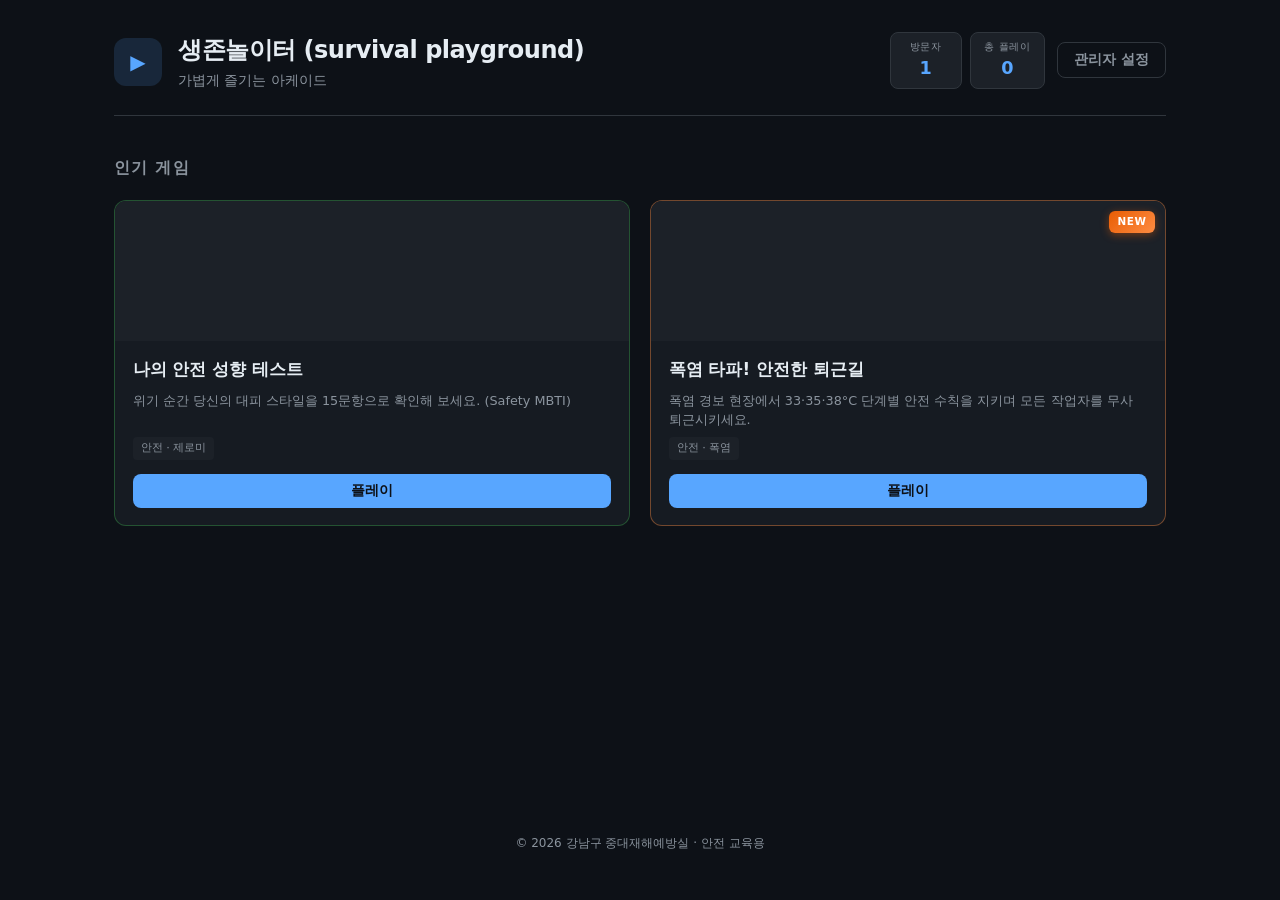
==== index.html @ bd779e48 "폭염 타파 게임 카드를 기존 게임 옆 2열 카드로 표시" ====
<!DOCTYPE html>
<html lang="ko">
<head>
  <meta charset="UTF-8">
  <meta name="viewport" content="width=device-width, initial-scale=1.0">
  <title>생존놀이터 (survival playground)</title>
  <link rel="stylesheet" href="styles.css">
</head>
<body>
  <div class="portal">
    <header class="portal-header">
      <div class="portal-brand">
        <span class="portal-logo" aria-hidden="true">▶</span>
        <div>
          <h1 class="portal-title">생존놀이터 (survival playground)</h1>
          <p class="portal-subtitle">가볍게 즐기는 아케이드</p>
        </div>
      </div>
      <div class="portal-header-actions">
        <div class="portal-stats" id="portalStats" hidden>
          <div class="stat-pill" id="visitorStat" hidden>
            <span class="stat-label">방문자</span>
            <span class="stat-value" id="visitorCount">0</span>
          </div>
          <div class="stat-pill" id="playStat" hidden>
            <span class="stat-label">총 플레이</span>
            <span class="stat-value" id="totalPlayCount">0</span>
          </div>
        </div>
        <button type="button" class="btn btn-ghost" id="adminOpenBtn" aria-haspopup="dialog">
          관리자 설정
        </button>
      </div>
    </header>

    <main class="portal-main">
      <section class="game-section" aria-labelledby="gameSectionTitle">
        <h2 id="gameSectionTitle" class="section-title">인기 게임</h2>
        <div class="game-grid" id="gameGrid">
          <article
            class="game-card game-card-featured"
            data-game-id="safetyzeromi"
            data-game-url="https://jdjhzero-design.github.io/safetyzeromi/"
          >
            <div class="game-card-thumb game-thumb-safetyzeromi" aria-hidden="true"></div>
            <div class="game-card-body">
              <h3 class="game-card-title">나의 안전 성향 테스트</h3>
              <p class="game-card-desc">
                위기 순간 당신의 대피 스타일을 15문항으로 확인해 보세요. (Safety MBTI)
              </p>
              <div class="game-card-meta">
                <span class="game-tag">안전 · 제로미</span>
                <span class="game-play-count" data-play-display hidden>
                  플레이 <strong>0</strong>회
                </span>
              </div>
              <button type="button" class="btn btn-primary game-play-btn">플레이</button>
            </div>
          </article>

          <article
            class="game-card game-card-safehome"
            data-game-id="safehome"
            data-game-url="games/safehome/"
          >
            <div class="game-card-thumb game-thumb-safehome" aria-hidden="true">
              <span class="game-badge-new">NEW</span>
            </div>
            <div class="game-card-body">
              <h3 class="game-card-title">폭염 타파! 안전한 퇴근길</h3>
              <p class="game-card-desc">
                폭염 경보 현장에서 33·35·38°C 단계별 안전 수칙을 지키며 모든 작업자를 무사 퇴근시키세요.
              </p>
              <div class="game-card-meta">
                <span class="game-tag">안전 · 폭염</span>
                <span class="game-play-count" data-play-display hidden>
                  플레이 <strong>0</strong>회
                </span>
              </div>
              <button type="button" class="btn btn-primary game-play-btn">플레이</button>
            </div>
          </article>
        </div>
      </section>
    </main>

    <footer class="portal-footer">
      <p>© 2026 강남구 중대재해예방실 · 안전 교육용</p>
    </footer>
  </div>

  <div class="modal-backdrop" id="adminModal" hidden>
    <div class="modal" role="dialog" aria-modal="true" aria-labelledby="adminModalTitle">
      <header class="modal-header">
        <h2 id="adminModalTitle" class="modal-title">관리자 설정</h2>
        <button type="button" class="btn btn-icon modal-close" id="adminCloseBtn" aria-label="닫기">×</button>
      </header>
      <div class="modal-body">
        <p class="modal-desc">메인 화면에 표시할 통계를 선택하세요. 토글을 켤 때만 수치가 보입니다.</p>
        <ul class="settings-list">
          <li class="setting-row">
            <div class="setting-info">
              <span class="setting-label">방문자 수 표시</span>
              <span class="setting-hint">접속할 때마다 누적된 방문 횟수</span>
            </div>
            <label class="toggle">
              <input type="checkbox" id="toggleVisitor" />
              <span class="toggle-track" aria-hidden="true"></span>
            </label>
          </li>
          <li class="setting-row">
            <div class="setting-info">
              <span class="setting-label">플레이 횟수 표시</span>
              <span class="setting-hint">게임별·전체 플레이 누적 횟수</span>
            </div>
            <label class="toggle">
              <input type="checkbox" id="togglePlayCount" />
              <span class="toggle-track" aria-hidden="true"></span>
            </label>
          </li>
        </ul>
      </div>
      <footer class="modal-footer">
        <button type="button" class="btn btn-primary" id="adminSaveBtn">저장</button>
      </footer>
    </div>
  </div>

  <script src="app.js"></script>
</body>
</html>
---- styles.css ----
:root {
  --bg-deep: #0d1117;
  --bg-surface: #161b22;
  --bg-elevated: #1c2128;
  --border: #30363d;
  --text-primary: #e6edf3;
  --text-secondary: #8b949e;
  --accent: #58a6ff;
  --accent-hover: #79b8ff;
  --accent-muted: rgba(88, 166, 255, 0.15);
  --success: #3fb950;
  --radius: 12px;
  --shadow: 0 8px 24px rgba(0, 0, 0, 0.4);
  --font: "Segoe UI", "Malgun Gothic", system-ui, sans-serif;
}

*,
*::before,
*::after {
  box-sizing: border-box;
  margin: 0;
  padding: 0;
}

body {
  font-family: var(--font);
  background: var(--bg-deep);
  color: var(--text-primary);
  min-height: 100vh;
  line-height: 1.5;
}

.portal {
  max-width: 1100px;
  margin: 0 auto;
  padding: 2rem 1.5rem 3rem;
  min-height: 100vh;
  display: flex;
  flex-direction: column;
}

.portal-header {
  display: flex;
  flex-wrap: wrap;
  align-items: flex-start;
  justify-content: space-between;
  gap: 1.25rem;
  margin-bottom: 2.5rem;
  padding-bottom: 1.5rem;
  border-bottom: 1px solid var(--border);
}

.portal-brand {
  display: flex;
  align-items: center;
  gap: 1rem;
}

.portal-logo {
  display: flex;
  align-items: center;
  justify-content: center;
  width: 48px;
  height: 48px;
  background: var(--accent-muted);
  color: var(--accent);
  border-radius: var(--radius);
  font-size: 1.25rem;
}

.portal-title {
  font-size: 1.5rem;
  font-weight: 700;
  letter-spacing: -0.02em;
}

.portal-subtitle {
  font-size: 0.875rem;
  color: var(--text-secondary);
  margin-top: 0.15rem;
}

.portal-header-actions {
  display: flex;
  flex-wrap: wrap;
  align-items: center;
  gap: 0.75rem;
}

.portal-stats {
  display: flex;
  gap: 0.5rem;
}

.stat-pill {
  display: flex;
  flex-direction: column;
  align-items: center;
  padding: 0.4rem 0.85rem;
  background: var(--bg-elevated);
  border: 1px solid var(--border);
  border-radius: 8px;
  min-width: 72px;
}

.stat-label {
  font-size: 0.65rem;
  text-transform: uppercase;
  letter-spacing: 0.06em;
  color: var(--text-secondary);
}

.stat-value {
  font-size: 1.1rem;
  font-weight: 700;
  color: var(--accent);
}

.btn {
  font-family: inherit;
  font-size: 0.875rem;
  font-weight: 600;
  border: none;
  border-radius: 8px;
  cursor: pointer;
  padding: 0.5rem 1rem;
  transition: background 0.15s, color 0.15s, border-color 0.15s;
}

.btn-ghost {
  background: transparent;
  color: var(--text-secondary);
  border: 1px solid var(--border);
}

.btn-ghost:hover {
  color: var(--text-primary);
  border-color: var(--text-secondary);
  background: var(--bg-elevated);
}

.btn-primary {
  background: var(--accent);
  color: #0d1117;
}

.btn-primary:hover {
  background: var(--accent-hover);
}

.btn-icon {
  width: 36px;
  height: 36px;
  padding: 0;
  font-size: 1.5rem;
  line-height: 1;
  background: transparent;
  color: var(--text-secondary);
  border: none;
}

.btn-icon:hover {
  color: var(--text-primary);
}

.section-title {
  font-size: 1rem;
  font-weight: 600;
  color: var(--text-secondary);
  margin-bottom: 1.25rem;
  text-transform: uppercase;
  letter-spacing: 0.08em;
}

.game-grid {
  display: grid;
  grid-template-columns: 1fr;
  gap: 1.25rem;
}

@media (min-width: 640px) {
  .game-grid {
    grid-template-columns: repeat(2, 1fr);
  }
}

.game-card {
  background: var(--bg-surface);
  border: 1px solid var(--border);
  border-radius: var(--radius);
  overflow: hidden;
  display: flex;
  flex-direction: column;
  transition: border-color 0.15s, transform 0.15s, box-shadow 0.15s;
}

.game-card:hover {
  border-color: var(--accent);
  transform: translateY(-2px);
  box-shadow: var(--shadow);
}

.game-card-thumb {
  position: relative;
  height: 140px;
  background: var(--bg-elevated);
}

.game-badge-new {
  position: absolute;
  top: 0.6rem;
  right: 0.6rem;
  padding: 0.2rem 0.55rem;
  font-size: 0.65rem;
  font-weight: 800;
  letter-spacing: 0.06em;
  color: #fff;
  background: linear-gradient(135deg, #e85d04, #ff8c42);
  border-radius: 6px;
  box-shadow: 0 2px 8px rgba(232, 93, 4, 0.45);
}

.game-thumb-safetyzeromi {
  background-image: url("https://jdjhzero-design.github.io/safetyzeromi/watermarked_img_693823784582033683.png.png");
  background-size: cover;
  background-position: center;
}

.game-thumb-safehome {
  background-image: url("games/safehome/assets/character-main.png");
  background-size: cover;
  background-position: center top;
}

.game-card-featured {
  border-color: rgba(63, 185, 80, 0.35);
}

.game-card-featured:hover {
  border-color: var(--success);
}

.game-card-safehome {
  border-color: rgba(255, 140, 66, 0.4);
}

.game-card-safehome:hover {
  border-color: #ff8c42;
  box-shadow: 0 8px 24px rgba(255, 140, 66, 0.2);
}

.game-card-body {
  padding: 1rem 1.1rem 1.1rem;
  display: flex;
  flex-direction: column;
  flex: 1;
  gap: 0.5rem;
}

.game-card-title {
  font-size: 1.05rem;
  font-weight: 700;
}

.game-card-desc {
  font-size: 0.8rem;
  color: var(--text-secondary);
  flex: 1;
}

.game-card-meta {
  display: flex;
  align-items: center;
  justify-content: space-between;
  gap: 0.5rem;
  flex-wrap: wrap;
}

.game-tag {
  font-size: 0.7rem;
  padding: 0.2rem 0.5rem;
  background: var(--bg-elevated);
  border-radius: 4px;
  color: var(--text-secondary);
}

.game-play-count {
  font-size: 0.75rem;
  color: var(--text-secondary);
}

.game-play-count strong {
  color: var(--success);
  font-weight: 700;
}

.game-play-btn {
  width: 100%;
  margin-top: 0.35rem;
}

.portal-footer {
  margin-top: auto;
  padding-top: 2rem;
  text-align: center;
  font-size: 0.75rem;
  color: var(--text-secondary);
}

/* Modal */
.modal-backdrop {
  position: fixed;
  inset: 0;
  background: rgba(0, 0, 0, 0.65);
  display: flex;
  align-items: center;
  justify-content: center;
  padding: 1rem;
  z-index: 100;
}

.modal-backdrop[hidden] {
  display: none;
}

.modal {
  width: 100%;
  max-width: 420px;
  background: var(--bg-surface);
  border: 1px solid var(--border);
  border-radius: var(--radius);
  box-shadow: var(--shadow);
}

.modal-header {
  display: flex;
  align-items: center;
  justify-content: space-between;
  padding: 1.1rem 1.25rem;
  border-bottom: 1px solid var(--border);
}

.modal-title {
  font-size: 1.1rem;
  font-weight: 700;
}

.modal-body {
  padding: 1.25rem;
}

.modal-desc {
  font-size: 0.85rem;
  color: var(--text-secondary);
  margin-bottom: 1.25rem;
}

.modal-footer {
  padding: 0 1.25rem 1.25rem;
  display: flex;
  justify-content: flex-end;
}

.settings-list {
  list-style: none;
  display: flex;
  flex-direction: column;
  gap: 0.75rem;
}

.setting-row {
  display: flex;
  align-items: center;
  justify-content: space-between;
  gap: 1rem;
  padding: 0.85rem 1rem;
  background: var(--bg-elevated);
  border: 1px solid var(--border);
  border-radius: 8px;
}

.setting-info {
  display: flex;
  flex-direction: column;
  gap: 0.15rem;
}

.setting-label {
  font-size: 0.9rem;
  font-weight: 600;
}

.setting-hint {
  font-size: 0.75rem;
  color: var(--text-secondary);
}

/* Toggle switch */
.toggle {
  position: relative;
  display: inline-block;
  width: 44px;
  height: 24px;
  flex-shrink: 0;
  cursor: pointer;
}

.toggle input {
  opacity: 0;
  width: 0;
  height: 0;
  position: absolute;
}

.toggle-track {
  position: absolute;
  inset: 0;
  background: var(--border);
  border-radius: 24px;
  transition: background 0.2s;
}

.toggle-track::after {
  content: "";
  position: absolute;
  width: 18px;
  height: 18px;
  left: 3px;
  top: 3px;
  background: var(--text-primary);
  border-radius: 50%;
  transition: transform 0.2s;
}

.toggle input:checked + .toggle-track {
  background: var(--accent);
}

.toggle input:checked + .toggle-track::after {
  transform: translateX(20px);
}

.toggle input:focus-visible + .toggle-track {
  outline: 2px solid var(--accent);
  outline-offset: 2px;
}

@media (max-width: 600px) {
  .portal-header {
    flex-direction: column;
  }

  .portal-header-actions {
    width: 100%;
    justify-content: space-between;
  }
}
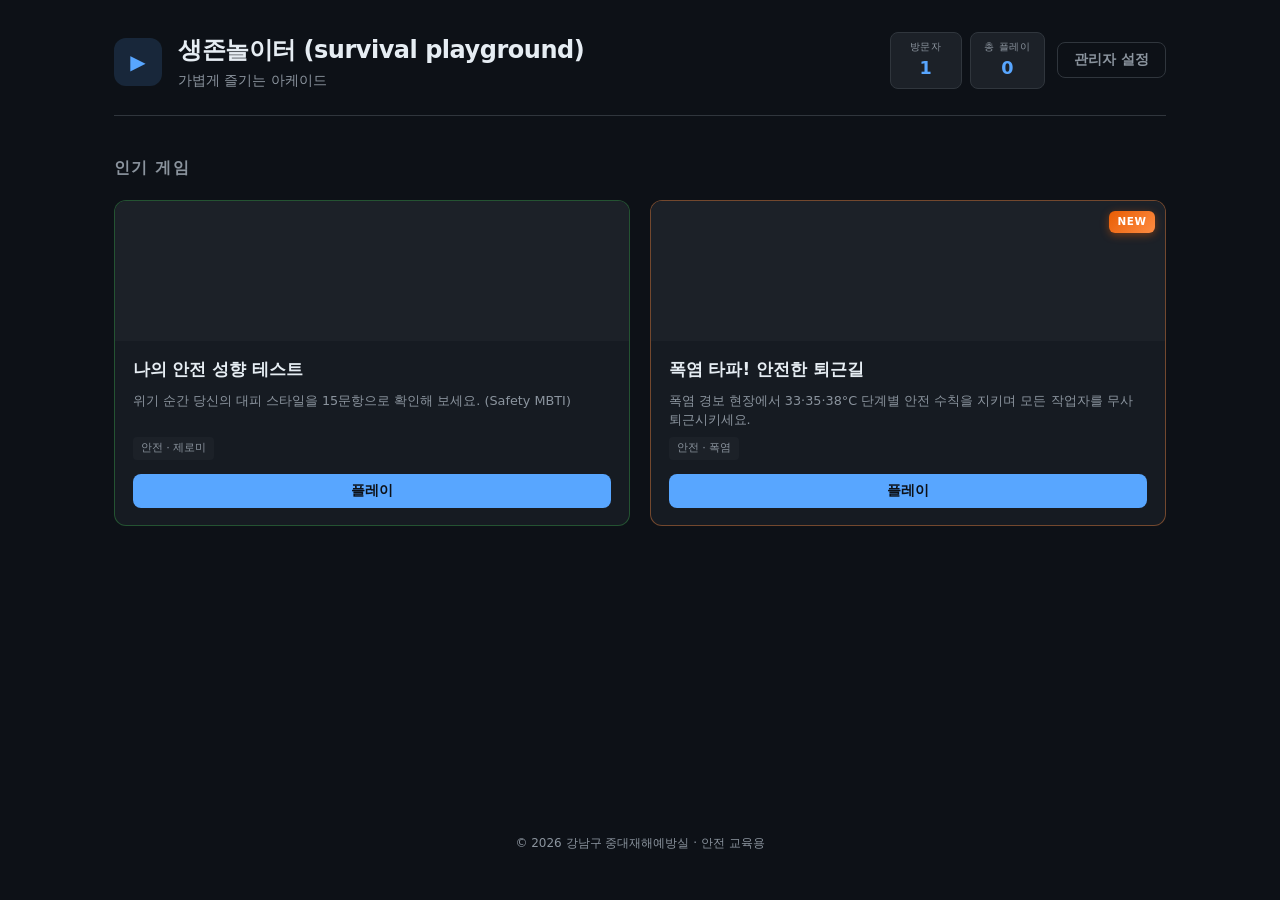
==== commit 79107688: "폭염 타파 게임 CSS/JS 경로 수정 (base 태그, index.html 링크)" ====
--- a/index.html
+++ b/index.html
@@ -61,7 +61,7 @@
           <article
             class="game-card game-card-safehome"
             data-game-id="safehome"
-            data-game-url="games/safehome/"
+            data-game-url="games/safehome/index.html"
           >
             <div class="game-card-thumb game-thumb-safehome" aria-hidden="true">
               <span class="game-badge-new">NEW</span>
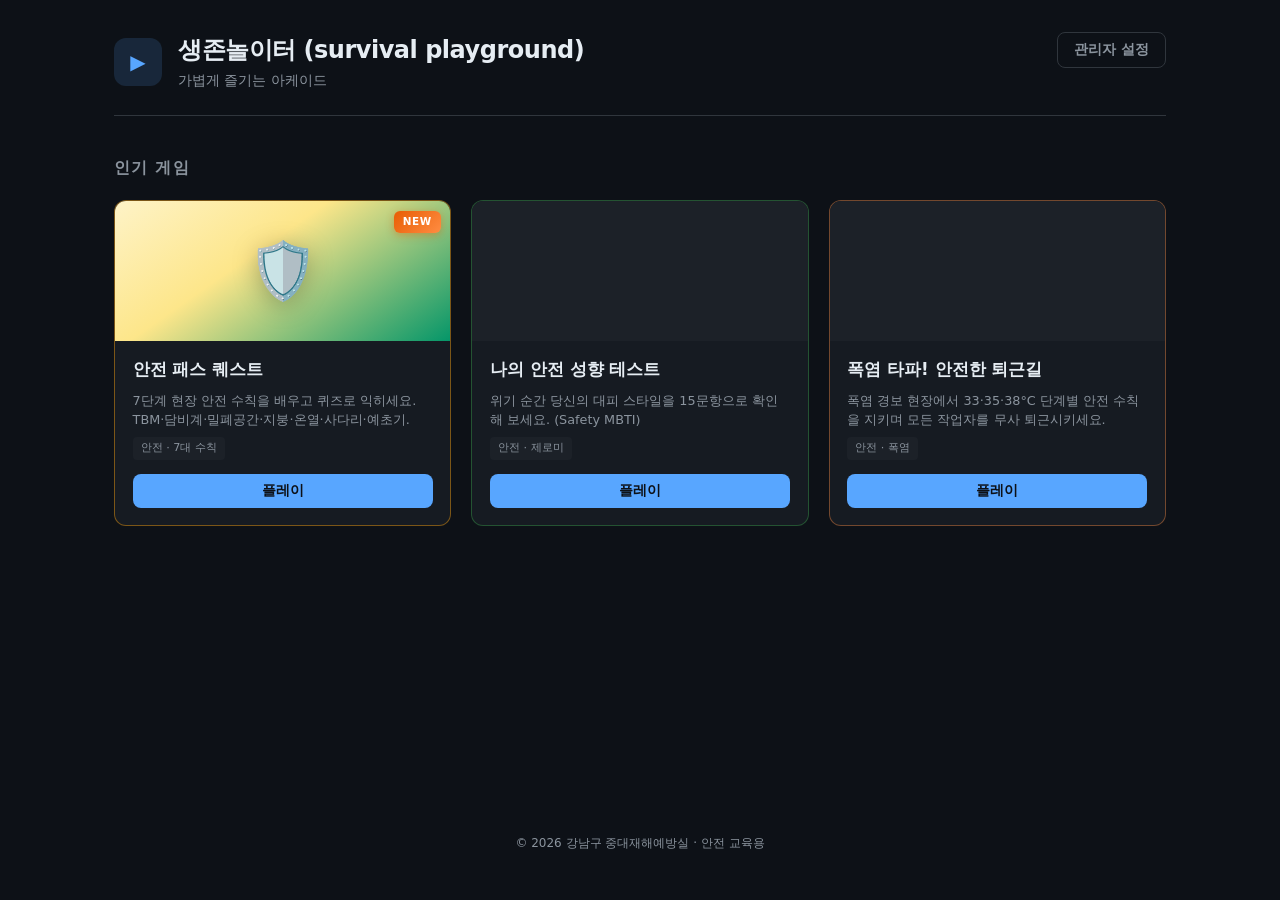
==== commit d799bd2d: "Add safetyrules7 game card and host game under games/safetyrules7" ====
--- a/index.html
+++ b/index.html
@@ -38,6 +38,29 @@
         <h2 id="gameSectionTitle" class="section-title">인기 게임</h2>
         <div class="game-grid" id="gameGrid">
           <article
+            class="game-card game-card-safetyrules7"
+            data-game-id="safetyrules7"
+            data-game-url="games/safetyrules7/index.html"
+          >
+            <div class="game-card-thumb game-thumb-safetyrules7" aria-hidden="true">
+              <span class="game-badge-new">NEW</span>
+            </div>
+            <div class="game-card-body">
+              <h3 class="game-card-title">안전 패스 퀘스트</h3>
+              <p class="game-card-desc">
+                7단계 현장 안전 수칙을 배우고 퀴즈로 익히세요. TBM·담비계·밀폐공간·지붕·온열·사다리·예초기.
+              </p>
+              <div class="game-card-meta">
+                <span class="game-tag">안전 · 7대 수칙</span>
+                <span class="game-play-count" data-play-display hidden>
+                  플레이 <strong>0</strong>회
+                </span>
+              </div>
+              <button type="button" class="btn btn-primary game-play-btn">플레이</button>
+            </div>
+          </article>
+
+          <article
             class="game-card game-card-featured"
             data-game-id="safetyzeromi"
             data-game-url="https://jdjhzero-design.github.io/safetyzeromi/"
@@ -63,9 +86,7 @@
             data-game-id="safehome"
             data-game-url="games/safehome/index.html"
           >
-            <div class="game-card-thumb game-thumb-safehome" aria-hidden="true">
-              <span class="game-badge-new">NEW</span>
-            </div>
+            <div class="game-card-thumb game-thumb-safehome" aria-hidden="true"></div>
             <div class="game-card-body">
               <h3 class="game-card-title">폭염 타파! 안전한 퇴근길</h3>
               <p class="game-card-desc">
--- a/styles.css
+++ b/styles.css
@@ -87,9 +87,15 @@
   gap: 0.75rem;
 }
 
-.portal-stats {
+.portal-stats:not([hidden]) {
   display: flex;
   gap: 0.5rem;
+}
+
+.portal-stats[hidden],
+.stat-pill[hidden],
+.game-play-count[hidden] {
+  display: none !important;
 }
 
 .stat-pill {
@@ -181,6 +187,12 @@
 @media (min-width: 640px) {
   .game-grid {
     grid-template-columns: repeat(2, 1fr);
+  }
+}
+
+@media (min-width: 960px) {
+  .game-grid {
+    grid-template-columns: repeat(3, 1fr);
   }
 }
 
@@ -249,6 +261,28 @@
   box-shadow: 0 8px 24px rgba(255, 140, 66, 0.2);
 }
 
+.game-thumb-safetyrules7 {
+  background: linear-gradient(145deg, #fef3c7 0%, #fde68a 40%, #059669 100%);
+  display: flex;
+  align-items: center;
+  justify-content: center;
+}
+
+.game-thumb-safetyrules7::before {
+  content: "🛡️";
+  font-size: 3.5rem;
+  filter: drop-shadow(0 4px 12px rgba(0, 0, 0, 0.25));
+}
+
+.game-card-safetyrules7 {
+  border-color: rgba(245, 158, 11, 0.45);
+}
+
+.game-card-safetyrules7:hover {
+  border-color: #f59e0b;
+  box-shadow: 0 8px 24px rgba(245, 158, 11, 0.25);
+}
+
 .game-card-body {
   padding: 1rem 1.1rem 1.1rem;
   display: flex;
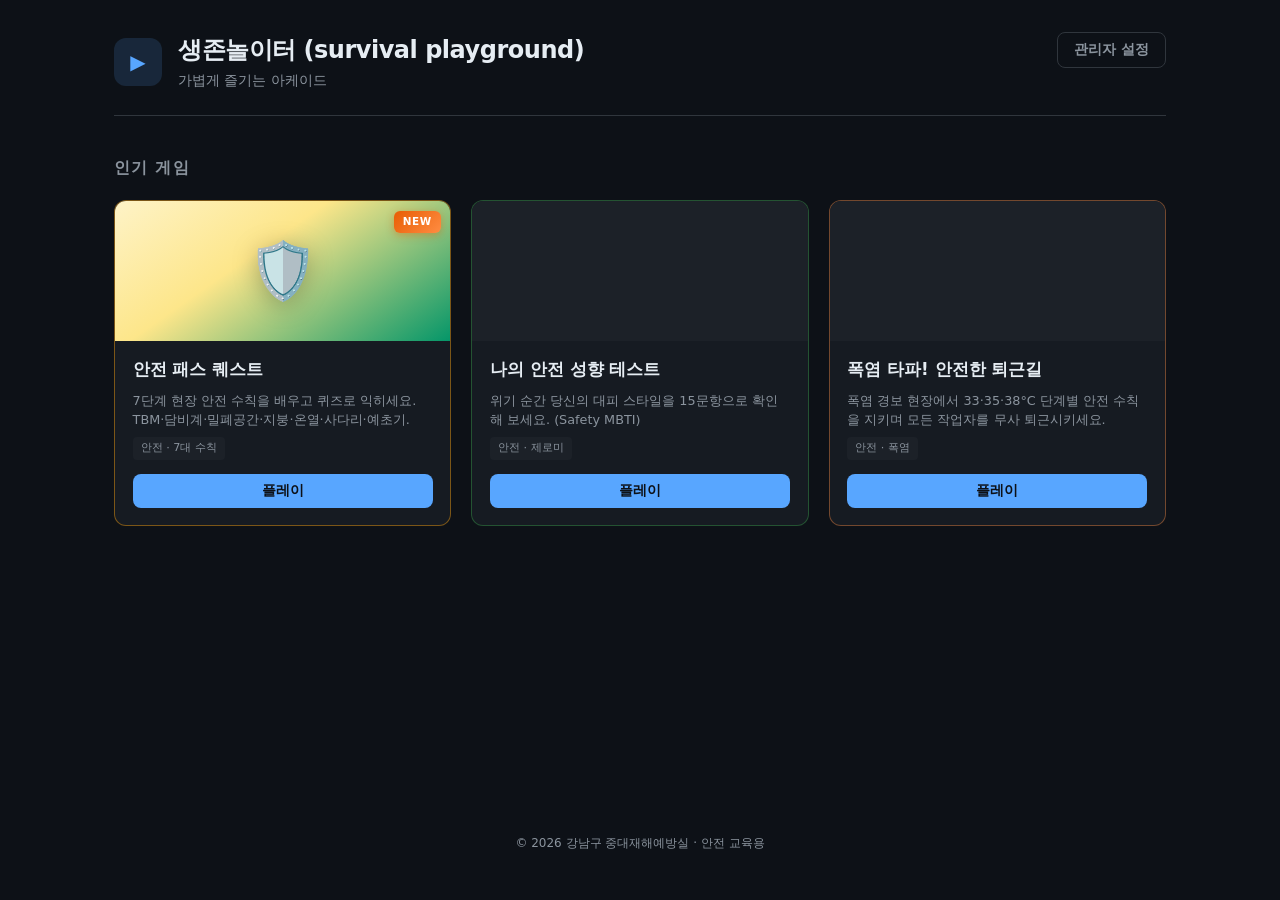
==== commit 776d8273: "Trigger Vercel redeploy with safetyrules7 portal card" ====
--- a/index.html
+++ b/index.html
@@ -107,6 +107,7 @@
 
     <footer class="portal-footer">
       <p>© 2026 강남구 중대재해예방실 · 안전 교육용</p>
+      <!-- deploy: 2026-05-29 safetyrules7 -->
     </footer>
   </div>
 
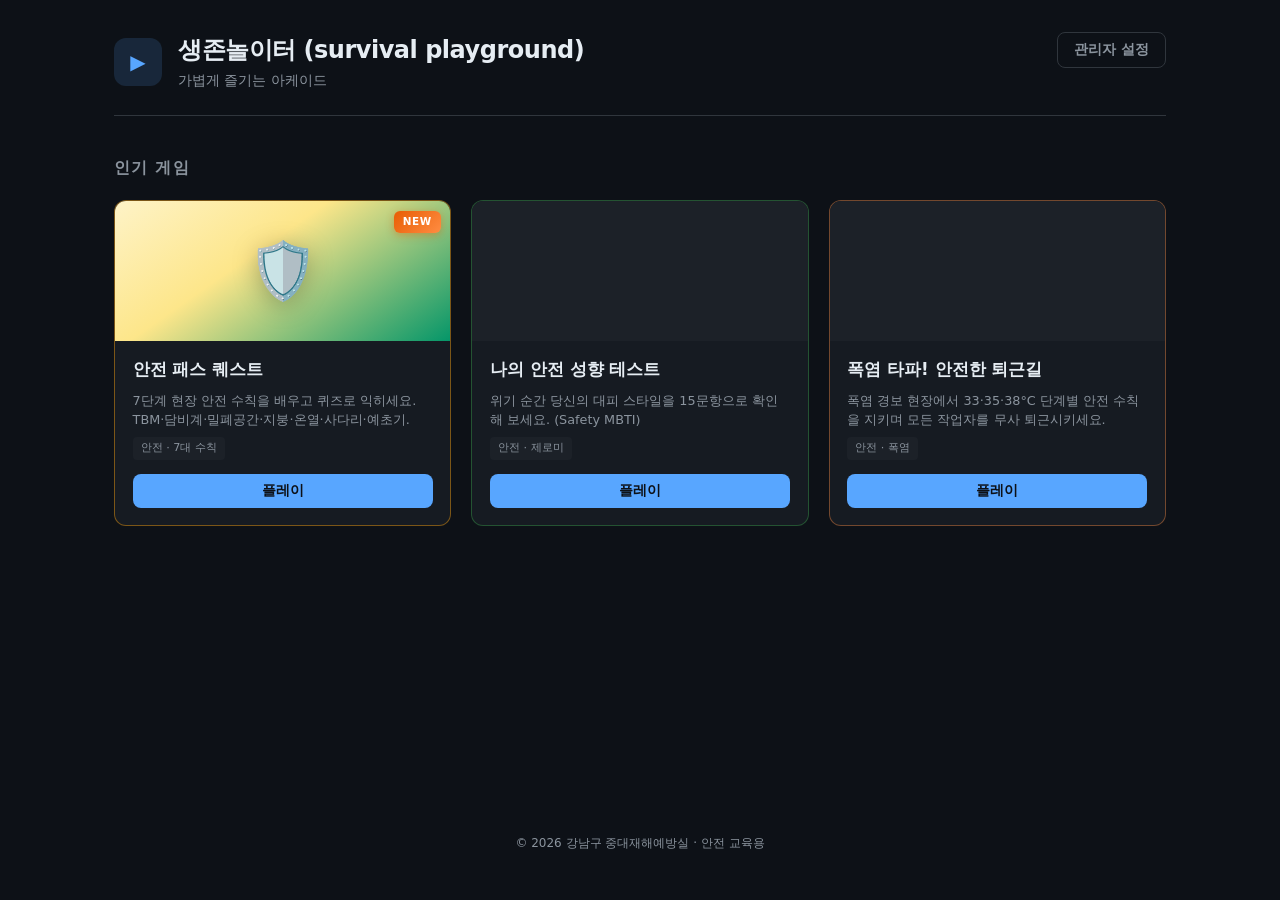
==== commit 51d6c842: "Fix safetyrules7 script paths for Vercel subdirectory hosting" ====
--- a/index.html
+++ b/index.html
@@ -40,7 +40,7 @@
           <article
             class="game-card game-card-safetyrules7"
             data-game-id="safetyrules7"
-            data-game-url="games/safetyrules7/index.html"
+            data-game-url="games/safetyrules7/"
           >
             <div class="game-card-thumb game-thumb-safetyrules7" aria-hidden="true">
               <span class="game-badge-new">NEW</span>
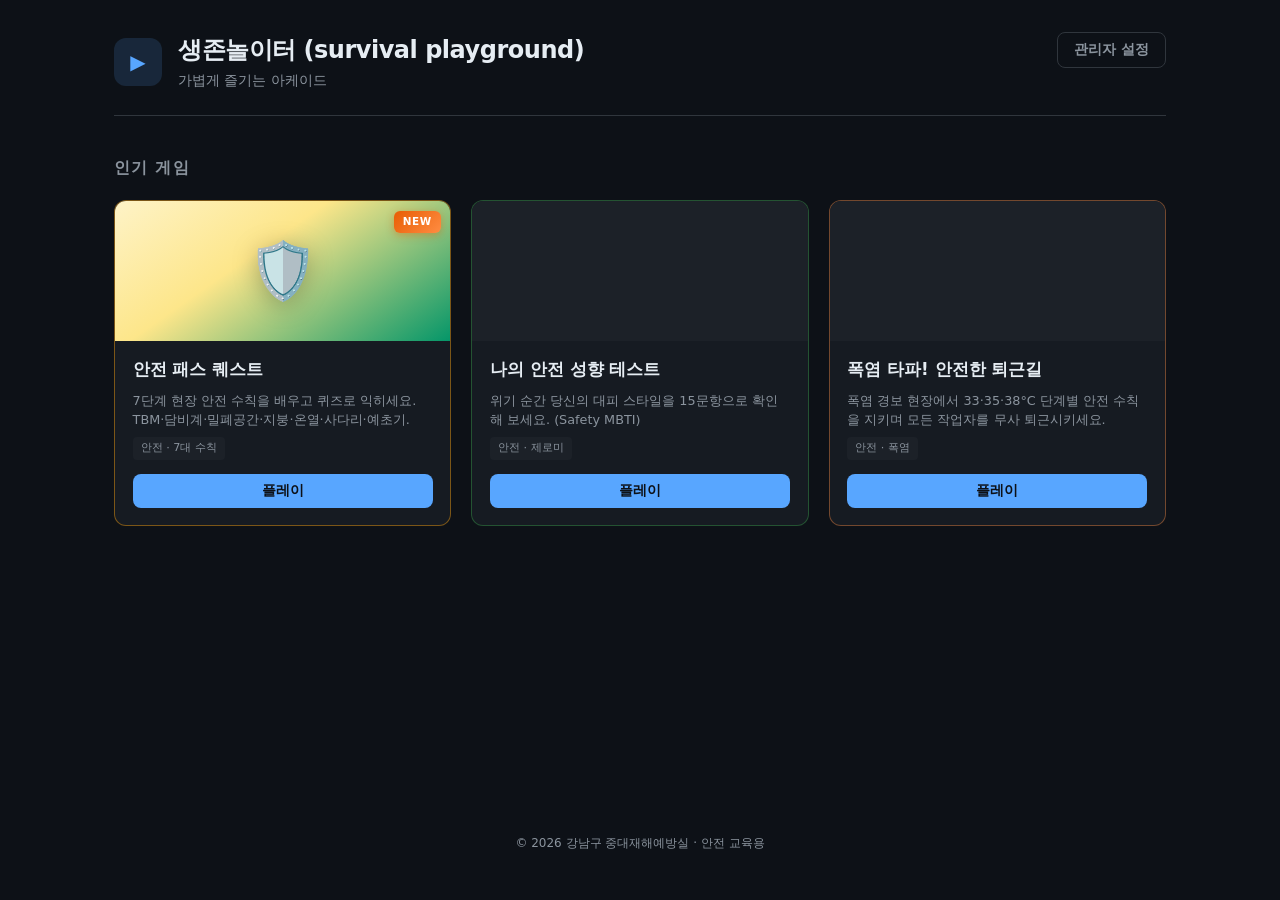
==== commit bb3669c5: "Fix infinite redirect loop in vercel.json" ====
--- a/index.html
+++ b/index.html
@@ -40,7 +40,7 @@
           <article
             class="game-card game-card-safetyrules7"
             data-game-id="safetyrules7"
-            data-game-url="games/safetyrules7/"
+            data-game-url="games/safetyrules7/index.html"
           >
             <div class="game-card-thumb game-thumb-safetyrules7" aria-hidden="true">
               <span class="game-badge-new">NEW</span>
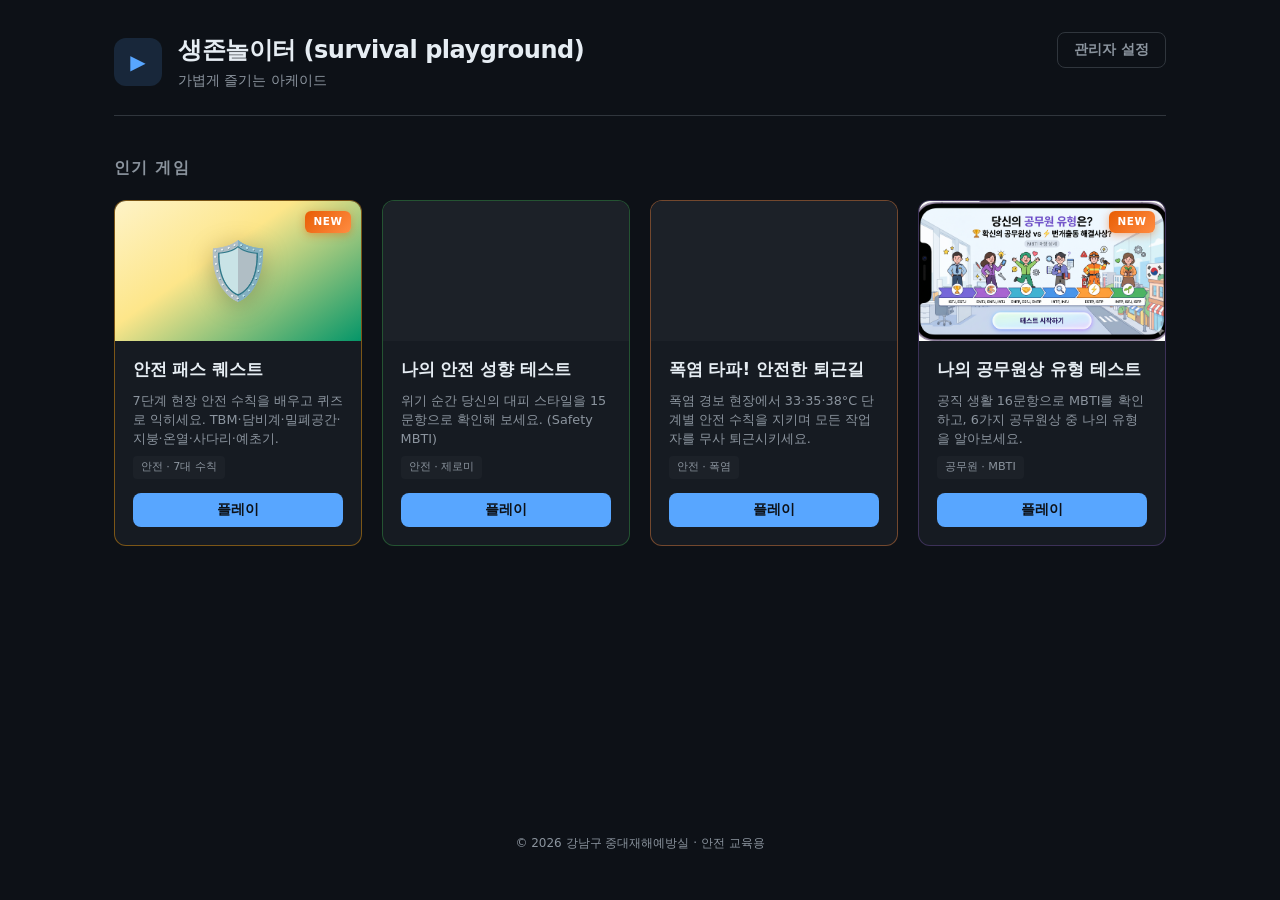
==== commit fbc0b73e: "Add government officer MBTI test as fourth game" ====
--- a/index.html
+++ b/index.html
@@ -101,13 +101,36 @@
               <button type="button" class="btn btn-primary game-play-btn">플레이</button>
             </div>
           </article>
+
+          <article
+            class="game-card game-card-governmentofficer"
+            data-game-id="governmentofficer"
+            data-game-url="games/governmentofficer/index.html"
+          >
+            <div class="game-card-thumb game-thumb-governmentofficer" aria-hidden="true">
+              <span class="game-badge-new">NEW</span>
+            </div>
+            <div class="game-card-body">
+              <h3 class="game-card-title">나의 공무원상 유형 테스트</h3>
+              <p class="game-card-desc">
+                공직 생활 16문항으로 MBTI를 확인하고, 6가지 공무원상 중 나의 유형을 알아보세요.
+              </p>
+              <div class="game-card-meta">
+                <span class="game-tag">공무원 · MBTI</span>
+                <span class="game-play-count" data-play-display hidden>
+                  플레이 <strong>0</strong>회
+                </span>
+              </div>
+              <button type="button" class="btn btn-primary game-play-btn">플레이</button>
+            </div>
+          </article>
         </div>
       </section>
     </main>
 
     <footer class="portal-footer">
       <p>© 2026 강남구 중대재해예방실 · 안전 교육용</p>
-      <!-- deploy: 2026-05-29 safetyrules7 -->
+      <!-- deploy: 2026-06-04 governmentofficer -->
     </footer>
   </div>
 
--- a/styles.css
+++ b/styles.css
@@ -192,7 +192,13 @@
 
 @media (min-width: 960px) {
   .game-grid {
-    grid-template-columns: repeat(3, 1fr);
+    grid-template-columns: repeat(2, 1fr);
+  }
+}
+
+@media (min-width: 1100px) {
+  .game-grid {
+    grid-template-columns: repeat(4, 1fr);
   }
 }
 
@@ -283,6 +289,21 @@
   box-shadow: 0 8px 24px rgba(245, 158, 11, 0.25);
 }
 
+.game-thumb-governmentofficer {
+  background-image: url("games/governmentofficer/cover.png");
+  background-size: cover;
+  background-position: center top;
+}
+
+.game-card-governmentofficer {
+  border-color: rgba(107, 76, 154, 0.45);
+}
+
+.game-card-governmentofficer:hover {
+  border-color: #9b7ed4;
+  box-shadow: 0 8px 24px rgba(107, 76, 154, 0.3);
+}
+
 .game-card-body {
   padding: 1rem 1.1rem 1.1rem;
   display: flex;
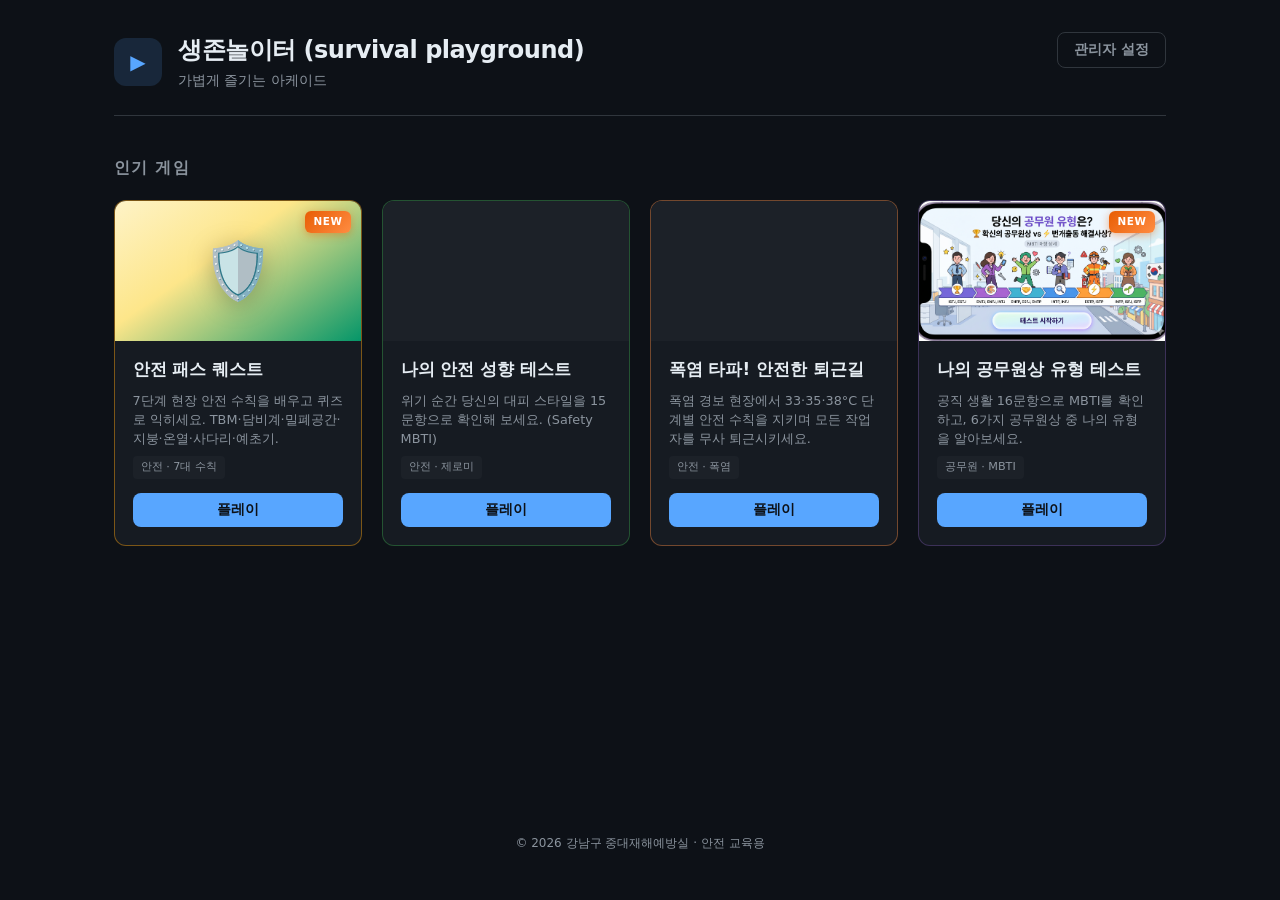
==== commit a12c938b: "Fix governmentofficer asset paths on Vercel clean URLs" ====
--- a/index.html
+++ b/index.html
@@ -105,7 +105,7 @@
           <article
             class="game-card game-card-governmentofficer"
             data-game-id="governmentofficer"
-            data-game-url="games/governmentofficer/index.html"
+            data-game-url="games/governmentofficer/"
           >
             <div class="game-card-thumb game-thumb-governmentofficer" aria-hidden="true">
               <span class="game-badge-new">NEW</span>
